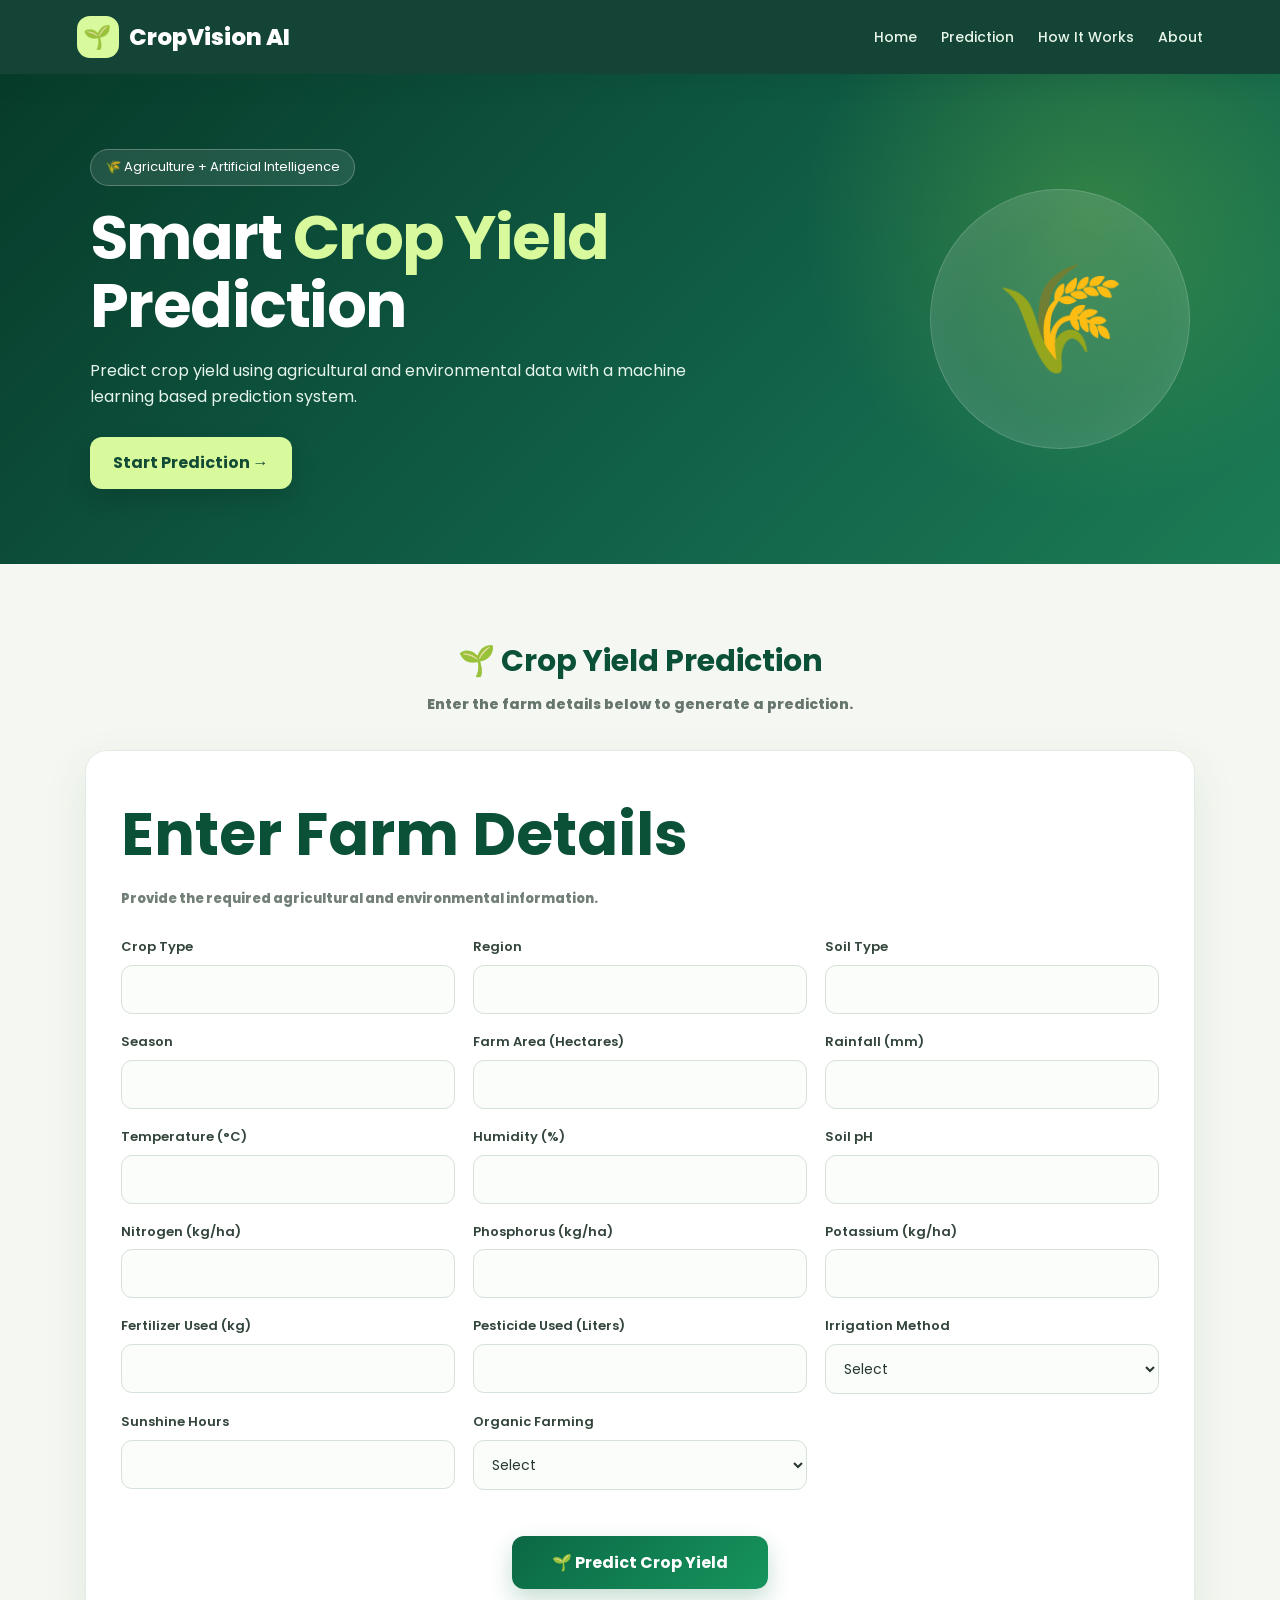
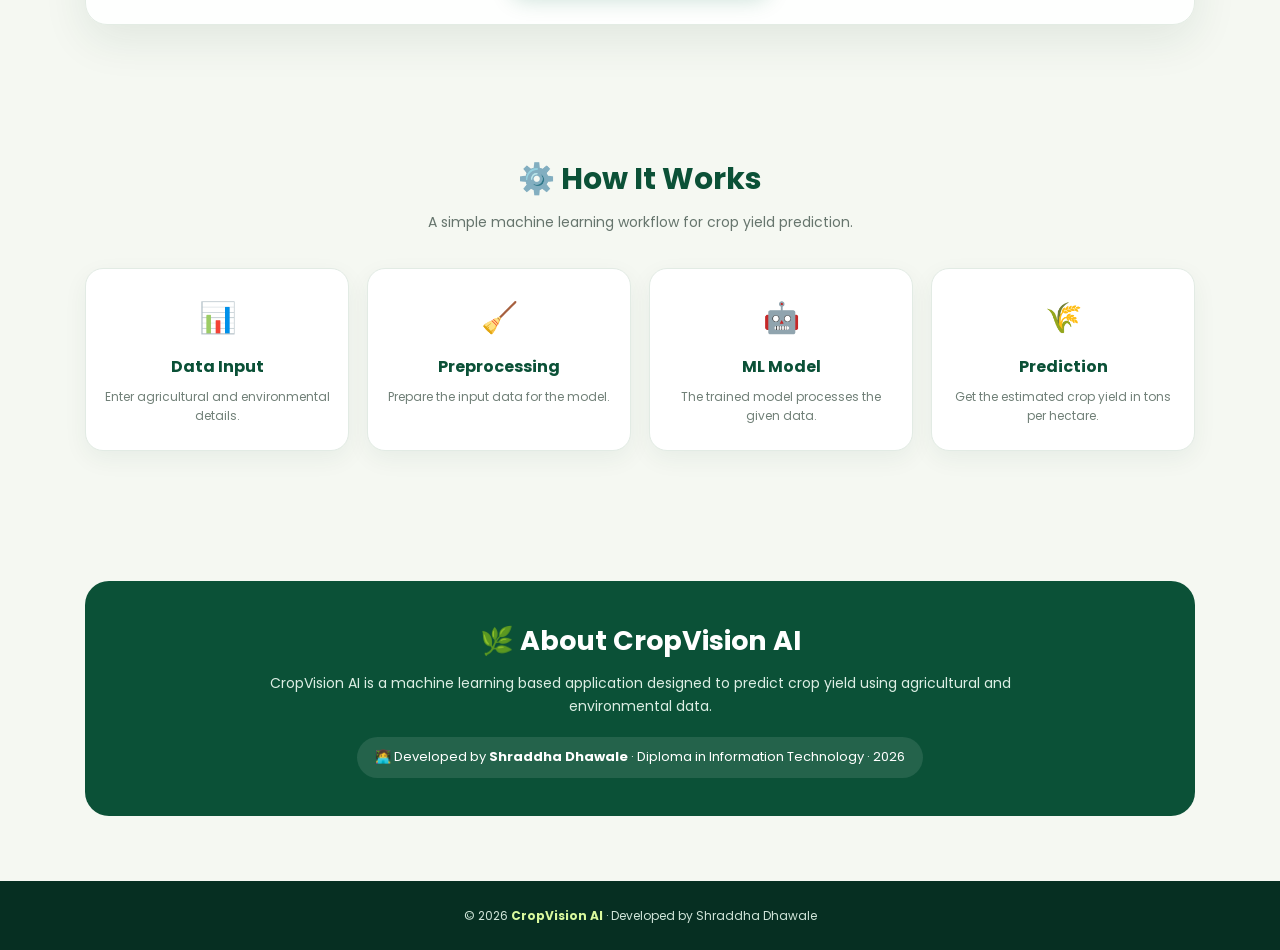
==== crop_yield_web/templates/index.html @ 039df176 "Update CropVision UI" ====
<!DOCTYPE html>
<html lang="en">
<head>
    <meta charset="UTF-8">
    <meta name="viewport" content="width=device-width, initial-scale=1.0">

    <title>CropVision AI</title>

    <!-- Modern Font -->
    <link rel="preconnect" href="https://fonts.googleapis.com">
    <link rel="preconnect" href="https://fonts.gstatic.com" crossorigin>
    <link href="https://fonts.googleapis.com/css2?family=Poppins:wght@400;500;600;700;800&display=swap" rel="stylesheet">

    <style>

        /* =========================
           GLOBAL
        ========================= */

        * {
            box-sizing: border-box;
            margin: 0;
            padding: 0;
            font-family: "Poppins", sans-serif;
        }

        html {
            scroll-behavior: smooth;
        }

        body {
            background: #f5f8f2;
            color: #1d2a22;
            line-height: 1.6;
        }


        /* =========================
           HEADER
        ========================= */

        .header {
            position: sticky;
            top: 0;
            z-index: 1000;

            background: rgba(10, 61, 46, 0.96);
            backdrop-filter: blur(12px);

            color: white;
            padding: 16px 6%;

            display: flex;
            align-items: center;
            justify-content: space-between;

            box-shadow: 0 5px 25px rgba(10, 61, 46, 0.18);
        }

        .brand {
            display: flex;
            align-items: center;
            gap: 10px;
        }

        .brand-icon {
            width: 42px;
            height: 42px;

            border-radius: 13px;
            background: #d9f99d;

            display: grid;
            place-items: center;

            font-size: 23px;
        }

        .brand h1 {
            font-size: 23px;
            font-weight: 800;
        }

        .nav {
            display: flex;
            gap: 24px;
        }

        .nav a {
            color: #e8f5e9;
            text-decoration: none;
            font-size: 14px;
            font-weight: 500;

            transition: 0.25s;
        }

        .nav a:hover {
            color: #d9f99d;
        }


        /* =========================
           HERO
        ========================= */

        .hero {
            min-height: 430px;

            padding: 75px 7%;

            display: flex;
            align-items: center;
            justify-content: space-between;

            gap: 50px;

            background:
                radial-gradient(
                    circle at 85% 30%,
                    rgba(163, 230, 53, 0.22),
                    transparent 25%
                ),
                linear-gradient(
                    135deg,
                    #073b2a,
                    #116149 60%,
                    #1c7c54
                );

            color: white;
            overflow: hidden;
        }

        .hero-content {
            max-width: 680px;
        }

        .tag {
            display: inline-block;

            padding: 7px 14px;

            border: 1px solid rgba(255,255,255,0.25);
            background: rgba(255,255,255,0.10);

            border-radius: 999px;

            font-size: 13px;
            margin-bottom: 18px;
        }

        .hero h2 {
            font-size: clamp(36px, 5vw, 62px);

            line-height: 1.1;

            letter-spacing: -1.5px;

            margin-bottom: 18px;
        }

        .hero h2 span {
            color: #d9f99d;
        }

        .hero p {
            max-width: 610px;

            color: #e7f6ed;

            font-size: 16px;
        }

        .hero-button {
            display: inline-block;

            margin-top: 28px;

            padding: 13px 23px;

            border-radius: 12px;

            background: #d9f99d;

            color: #124b35;

            text-decoration: none;

            font-weight: 700;

            transition: 0.25s;

            box-shadow: 0 10px 25px rgba(0,0,0,0.14);
        }

        .hero-button:hover {
            transform: translateY(-3px);
            background: white;
        }

        .hero-art {
            width: 260px;
            height: 260px;

            flex-shrink: 0;

            border-radius: 50%;

            background: rgba(255,255,255,0.10);

            border: 1px solid rgba(255,255,255,0.18);

            display: grid;
            place-items: center;

            font-size: 105px;

            box-shadow:
                inset 0 0 60px rgba(255,255,255,0.06);
        }


        /* =========================
           CONTAINER
        ========================= */

        .container {
            max-width: 1150px;

            margin: 0 auto;

            padding: 65px 20px;
        }

        .section-title {
            text-align: center;

            margin-bottom: 35px;
        }

        .section-title h2 {
            color: #0b5137;

            font-size: 30px;

            margin-bottom: 8px;
        }

        .section-title p {
            color: #66756d;

            font-size: 14px;
        }


        /* =========================
           PREDICTION CARD
        ========================= */

        .card {
            background: rgba(255,255,255,0.95);

            padding: 35px;

            border: 1px solid #e3ece4;

            border-radius: 22px;

            box-shadow:
                0 15px 45px rgba(23, 72, 48, 0.09);
        }

        .card h2 {
            color: #0b5137;

            margin-bottom: 7px;
        }

        .card-subtitle {
            color: #728078;

            font-size: 13px;

            margin-bottom: 27px;
        }


        /* =========================
           INPUT GRID
        ========================= */

        .grid {
            display: grid;

            grid-template-columns:
                repeat(3, 1fr);

            gap: 18px;
        }

        .field {
            display: flex;

            flex-direction: column;
        }

        label {
            font-weight: 600;

            margin-bottom: 7px;

            color: #33453b;

            font-size: 13px;
        }

        input,
        select {

            padding: 13px 14px;

            border: 1px solid #d6e1d8;

            border-radius: 11px;

            font-size: 14px;

            background: #fbfdfb;

            color: #26372d;

            transition: 0.25s;
        }

        input:hover,
        select:hover {
            border-color: #8fba9e;
        }

        input:focus,
        select:focus {

            outline: none;

            border-color: #16834f;

            box-shadow:
                0 0 0 4px rgba(22,131,79,0.10);

            background: white;
        }


        /* =========================
           BUTTON
        ========================= */

        .button-area {
            margin-top: 32px;

            text-align: center;
        }

        button {

            background:
                linear-gradient(
                    135deg,
                    #0b6844,
                    #16945d
                );

            color: white;

            border: none;

            padding: 14px 40px;

            border-radius: 12px;

            font-size: 16px;

            font-weight: 700;

            cursor: pointer;

            box-shadow:
                0 10px 22px rgba(11,104,68,0.22);

            transition: 0.25s;
        }

        button:hover {

            transform: translateY(-2px);

            box-shadow:
                0 14px 28px rgba(11,104,68,0.28);
        }


        /* =========================
           RESULT
        ========================= */

        #result {

            display: none;

            margin-top: 28px;

            padding: 28px;

            background:
                linear-gradient(
                    135deg,
                    #ecfdf3,
                    #f7fee7
                );

            border: 1px solid #cdebd7;

            border-radius: 18px;

            text-align: center;

            animation: resultIn 0.4s ease;
        }

        #result h2 {

            color: #0b6844;

            font-size: 21px;
        }

        #prediction {

            font-size: 40px;

            font-weight: 800;

            color: #0b6844;

            margin-top: 8px;
        }

        #result p {

            color: #63756b;

            font-size: 13px;
        }


        /* ERROR */

        #error {

            display: none;

            margin-top: 20px;

            padding: 15px;

            background: #fff1f2;

            color: #991b1b;

            border: 1px solid #fecdd3;

            border-radius: 10px;
        }


        /* =========================
           HOW IT WORKS
        ========================= */

        .steps {

            display: grid;

            grid-template-columns:
                repeat(4, 1fr);

            gap: 18px;
        }

        .step {

            background: white;

            padding: 25px 18px;

            border-radius: 18px;

            text-align: center;

            border: 1px solid #e2ebe4;

            box-shadow:
                0 8px 25px rgba(23,72,48,0.06);

            transition: 0.25s;
        }

        .step:hover {

            transform: translateY(-5px);

            border-color: #a7d8b7;
        }

        .step-icon {

            font-size: 30px;

            margin-bottom: 12px;
        }

        .step h3 {

            color: #0b5137;

            font-size: 16px;

            margin-bottom: 7px;
        }

        .step p {

            color: #718078;

            font-size: 12px;
        }


        /* =========================
           ABOUT
        ========================= */

        .about {

            background: #0b5137;

            color: white;

            border-radius: 24px;

            padding: 38px;

            text-align: center;
        }

        .about h2 {

            font-size: 27px;

            margin-bottom: 10px;
        }

        .about p {

            max-width: 760px;

            margin: 0 auto;

            color: #dceee4;

            font-size: 14px;
        }

        .developer {

            margin-top: 20px;

            display: inline-block;

            padding: 10px 18px;

            background: rgba(255,255,255,0.10);

            border-radius: 999px;

            font-size: 13px;
        }


        /* =========================
           FOOTER
        ========================= */

        footer {

            background: #062f22;

            color: #cfe4d8;

            text-align: center;

            padding: 25px 20px;

            font-size: 12px;
        }

        footer strong {
            color: #d9f99d;
        }


        /* =========================
           ANIMATION
        ========================= */

        @keyframes resultIn {

            from {
                opacity: 0;
                transform: translateY(10px);
            }

            to {
                opacity: 1;
                transform: translateY(0);
            }
        }


        /* =========================
           RESPONSIVE
        ========================= */

        @media (max-width: 900px) {

            .hero {
                padding: 60px 6%;
            }

            .hero-art {
                width: 190px;
                height: 190px;
                font-size: 75px;
            }

            .grid {
                grid-template-columns: repeat(2, 1fr);
            }

            .steps {
                grid-template-columns: repeat(2, 1fr);
            }
        }

        @media (max-width: 650px) {

            .header {
                padding: 13px 18px;
            }

            .nav {
                display: none;
            }

            .hero {

                min-height: auto;

                padding: 55px 22px;

                text-align: center;
            }

            .hero-content {
                margin: auto;
            }

            .hero-art {
                display: none;
            }

            .grid,
            .steps {
                grid-template-columns: 1fr;
            }

            .card {
                padding: 22px;
            }
        }

    </style>

</head>


<body>


    <!-- =========================
         HEADER
    ========================= -->

    <header class="header">

        <div class="brand">

            <div class="brand-icon">
                🌱
            </div>

            <h1>
                CropVision AI
            </h1>

        </div>


        <nav class="nav">

            <a href="#home">
                Home
            </a>

            <a href="#prediction">
                Prediction
            </a>

            <a href="#how-it-works">
                How It Works
            </a>

            <a href="#about">
                About
            </a>

        </nav>

    </header>



    <!-- =========================
         HERO
    ========================= -->

    <section class="hero" id="home">

        <div class="hero-content">

            <span class="tag">
                🌾 Agriculture + Artificial Intelligence
            </span>

            <h2>
                Smart
                <span>Crop Yield</span>
                Prediction
            </h2>

            <p>
                Predict crop yield using agricultural and environmental
                data with a machine learning based prediction system.
            </p>

            <a href="#prediction" class="hero-button">
                Start Prediction →
            </a>

        </div>


        <div class="hero-art">
            🌾
        </div>

    </section>



    <!-- =========================
         PREDICTION
    ========================= -->

    <section class="container" id="prediction">

        <div class="section-title">

            <h2>
                🌱 Crop Yield Prediction
            </h2>

            <p>
                Enter the farm details below to generate a prediction.
            </p>

        </div>


        <div class="card">

            <h2>
                Enter Farm Details
            </h2>

            <p class="card-subtitle">
                Provide the required agricultural and environmental information.
            </p>


            <form id="predictionForm">

                <div class="grid">


                    <div class="field">

                        <label>
                            Crop Type
                        </label>

                        <input
                            type="text"
                            id="Crop_Type"
                            required
                        >

                    </div>


                    <div class="field">

                        <label>
                            Region
                        </label>

                        <input
                            type="text"
                            id="Region"
                            required
                        >

                    </div>


                    <div class="field">

                        <label>
                            Soil Type
                        </label>

                        <input
                            type="text"
                            id="Soil_Type"
                            required
                        >

                    </div>


                    <div class="field">

                        <label>
                            Season
                        </label>

                        <input
                            type="text"
                            id="Season"
                            required
                        >

                    </div>


                    <div class="field">

                        <label>
                            Farm Area (Hectares)
                        </label>

                        <input
                            type="number"
                            step="any"
                            id="Farm_Area_Hectares"
                            required
                        >

                    </div>


                    <div class="field">

                        <label>
                            Rainfall (mm)
                        </label>

                        <input
                            type="number"
                            step="any"
                            id="Rainfall_mm"
                            required
                        >

                    </div>


                    <div class="field">

                        <label>
                            Temperature (°C)
                        </label>

                        <input
                            type="number"
                            step="any"
                            id="Temperature_C"
                            required
                        >

                    </div>


                    <div class="field">

                        <label>
                            Humidity (%)
                        </label>

                        <input
                            type="number"
                            step="any"
                            id="Humidity_Percent"
                            required
                        >

                    </div>


                    <div class="field">

                        <label>
                            Soil pH
                        </label>

                        <input
                            type="number"
                            step="any"
                            id="Soil_pH"
                            required
                        >

                    </div>


                    <div class="field">

                        <label>
                            Nitrogen (kg/ha)
                        </label>

                        <input
                            type="number"
                            step="any"
                            id="Nitrogen_kg_ha"
                            required
                        >

                    </div>


                    <div class="field">

                        <label>
                            Phosphorus (kg/ha)
                        </label>

                        <input
                            type="number"
                            step="any"
                            id="Phosphorus_kg_ha"
                            required
                        >

                    </div>


                    <div class="field">

                        <label>
                            Potassium (kg/ha)
                        </label>

                        <input
                            type="number"
                            step="any"
                            id="Potassium_kg_ha"
                            required
                        >

                    </div>


                    <div class="field">

                        <label>
                            Fertilizer Used (kg)
                        </label>

                        <input
                            type="number"
                            step="any"
                            id="Fertilizer_Used_kg"
                            required
                        >

                    </div>


                    <div class="field">

                        <label>
                            Pesticide Used (Liters)
                        </label>

                        <input
                            type="number"
                            step="any"
                            id="Pesticide_Used_Liters"
                            required
                        >

                    </div>


                    <div class="field">

                        <label>
                            Irrigation Method
                        </label>

                        <select
                            id="Irrigation_Method"
                            required
                        >

                            <option value="">
                                Select
                            </option>

                            <option value="Drip">
                                Drip
                            </option>

                            <option value="Sprinkler">
                                Sprinkler
                            </option>

                            <option value="Flood">
                                Flood
                            </option>

                        </select>

                    </div>


                    <div class="field">

                        <label>
                            Sunshine Hours
                        </label>

                        <input
                            type="number"
                            step="any"
                            id="Sunshine_Hours"
                            required
                        >

                    </div>


                    <div class="field">

                        <label>
                            Organic Farming
                        </label>

                        <select
                            id="Organic_Farming"
                            required
                        >

                            <option value="">
                                Select
                            </option>

                            <option value="Yes">
                                Yes
                            </option>

                            <option value="No">
                                No
                            </option>

                        </select>

                    </div>


                </div>


                <div class="button-area">

                    <button type="submit">
                        🌱 Predict Crop Yield
                    </button>

                </div>

            </form>


            <div id="error"></div>


            <div id="result">

                <h2>
                    🌾 Predicted Crop Yield
                </h2>

                <div id="prediction"></div>

                <p>
                    Tons per Hectare
                </p>

            </div>

        </div>

    </section>



    <!-- =========================
         HOW IT WORKS
    ========================= -->

    <section
        class="container"
        id="how-it-works"
    >

        <div class="section-title">

            <h2>
                ⚙️ How It Works
            </h2>

            <p>
                A simple machine learning workflow for crop yield prediction.
            </p>

        </div>


        <div class="steps">


            <div class="step">

                <div class="step-icon">
                    📊
                </div>

                <h3>
                    Data Input
                </h3>

                <p>
                    Enter agricultural and environmental details.
                </p>

            </div>


            <div class="step">

                <div class="step-icon">
                    🧹
                </div>

                <h3>
                    Preprocessing
                </h3>

                <p>
                    Prepare the input data for the model.
                </p>

            </div>


            <div class="step">

                <div class="step-icon">
                    🤖
                </div>

                <h3>
                    ML Model
                </h3>

                <p>
                    The trained model processes the given data.
                </p>

            </div>


            <div class="step">

                <div class="step-icon">
                    🌾
                </div>

                <h3>
                    Prediction
                </h3>

                <p>
                    Get the estimated crop yield in tons per hectare.
                </p>

            </div>


        </div>

    </section>



    <!-- =========================
         ABOUT
    ========================= -->

    <section
        class="container"
        id="about"
    >

        <div class="about">

            <h2>
                🌿 About CropVision AI
            </h2>

            <p>
                CropVision AI is a machine learning based application
                designed to predict crop yield using agricultural and
                environmental data.
            </p>


            <div class="developer">

                👩‍💻 Developed by
                <strong>Shraddha Dhawale</strong>

                · Diploma in Information Technology
                · 2026

            </div>

        </div>

    </section>



    <!-- =========================
         FOOTER
    ========================= -->

    <footer>

        <p>

            © 2026
            <strong>CropVision AI</strong>

            · Developed by Shraddha Dhawale

        </p>

    </footer>



    <!-- =========================
         EXISTING PREDICTION JAVASCRIPT
    ========================= -->

    <script>

        document
            .getElementById("predictionForm")
            .addEventListener(
                "submit",
                async function(event) {

                    event.preventDefault();


                    const data = {

                        Crop_Type:
                            document.getElementById("Crop_Type").value,

                        Region:
                            document.getElementById("Region").value,

                        Soil_Type:
                            document.getElementById("Soil_Type").value,

                        Season:
                            document.getElementById("Season").value,


                        Farm_Area_Hectares:
                            document.getElementById(
                                "Farm_Area_Hectares"
                            ).value,


                        Rainfall_mm:
                            document.getElementById(
                                "Rainfall_mm"
                            ).value,


                        Temperature_C:
                            document.getElementById(
                                "Temperature_C"
                            ).value,


                        Humidity_Percent:
                            document.getElementById(
                                "Humidity_Percent"
                            ).value,


                        Soil_pH:
                            document.getElementById(
                                "Soil_pH"
                            ).value,


                        Nitrogen_kg_ha:
                            document.getElementById(
                                "Nitrogen_kg_ha"
                            ).value,


                        Phosphorus_kg_ha:
                            document.getElementById(
                                "Phosphorus_kg_ha"
                            ).value,


                        Potassium_kg_ha:
                            document.getElementById(
                                "Potassium_kg_ha"
                            ).value,


                        Fertilizer_Used_kg:
                            document.getElementById(
                                "Fertilizer_Used_kg"
                            ).value,


                        Pesticide_Used_Liters:
                            document.getElementById(
                                "Pesticide_Used_Liters"
                            ).value,


                        Irrigation_Method:
                            document.getElementById(
                                "Irrigation_Method"
                            ).value,


                        Sunshine_Hours:
                            document.getElementById(
                                "Sunshine_Hours"
                            ).value,


                        Organic_Farming:
                            document.getElementById(
                                "Organic_Farming"
                            ).value

                    };


                    const response =
                        await fetch(
                            "/predict",
                            {
                                method: "POST",

                                headers: {
                                    "Content-Type":
                                        "application/json"
                                },

                                body:
                                    JSON.stringify(data)
                            }
                        );


                    const result =
                        await response.json();


                    if (result.success) {

                        document
                            .getElementById("error")
                            .style.display = "none";


                        document
                            .getElementById("result")
                            .style.display = "block";


                        document
                            .getElementById("prediction")
                            .innerText =
                                result.prediction +
                                " Tons / Hectare";


                    } else {

                        document
                            .getElementById("result")
                            .style.display = "none";


                        document
                            .getElementById("error")
                            .style.display = "block";


                        document
                            .getElementById("error")
                            .innerText =
                                result.error;

                    }

                }
            );

    </script>


</body>
</html>
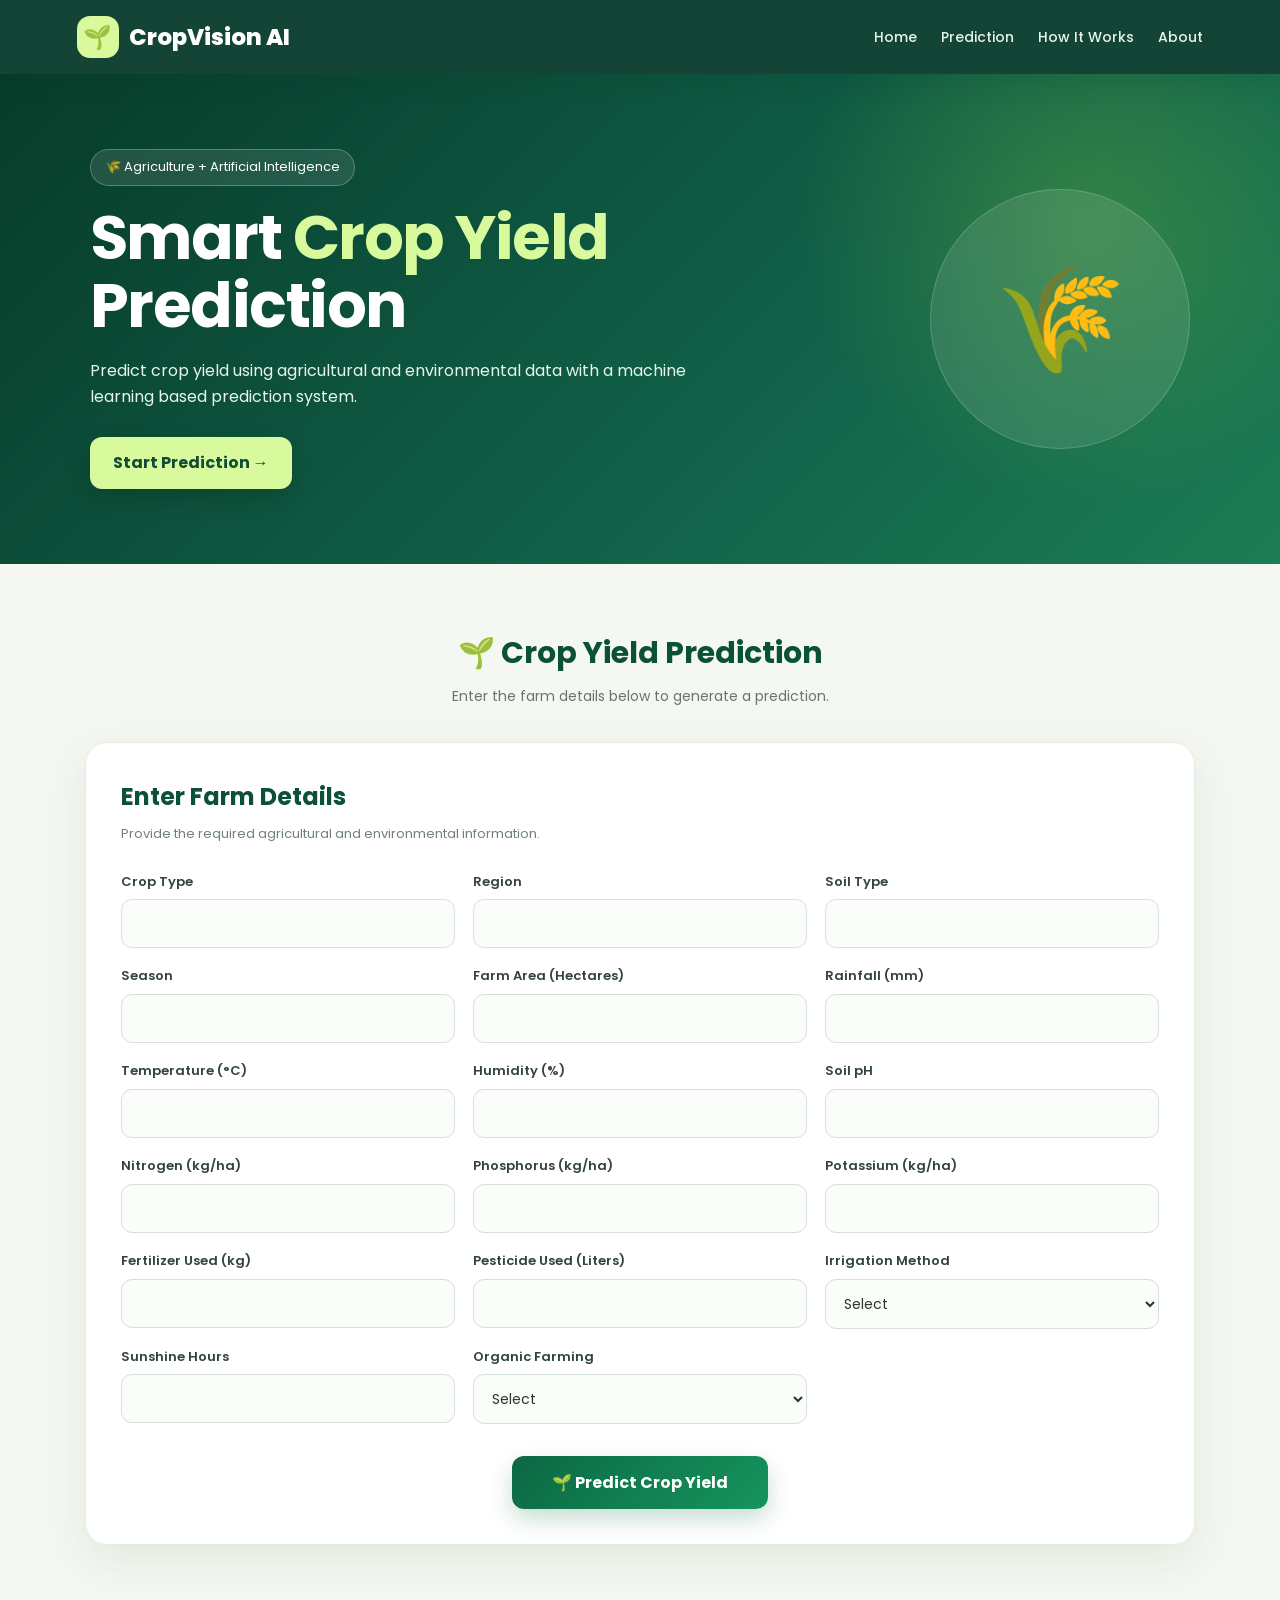
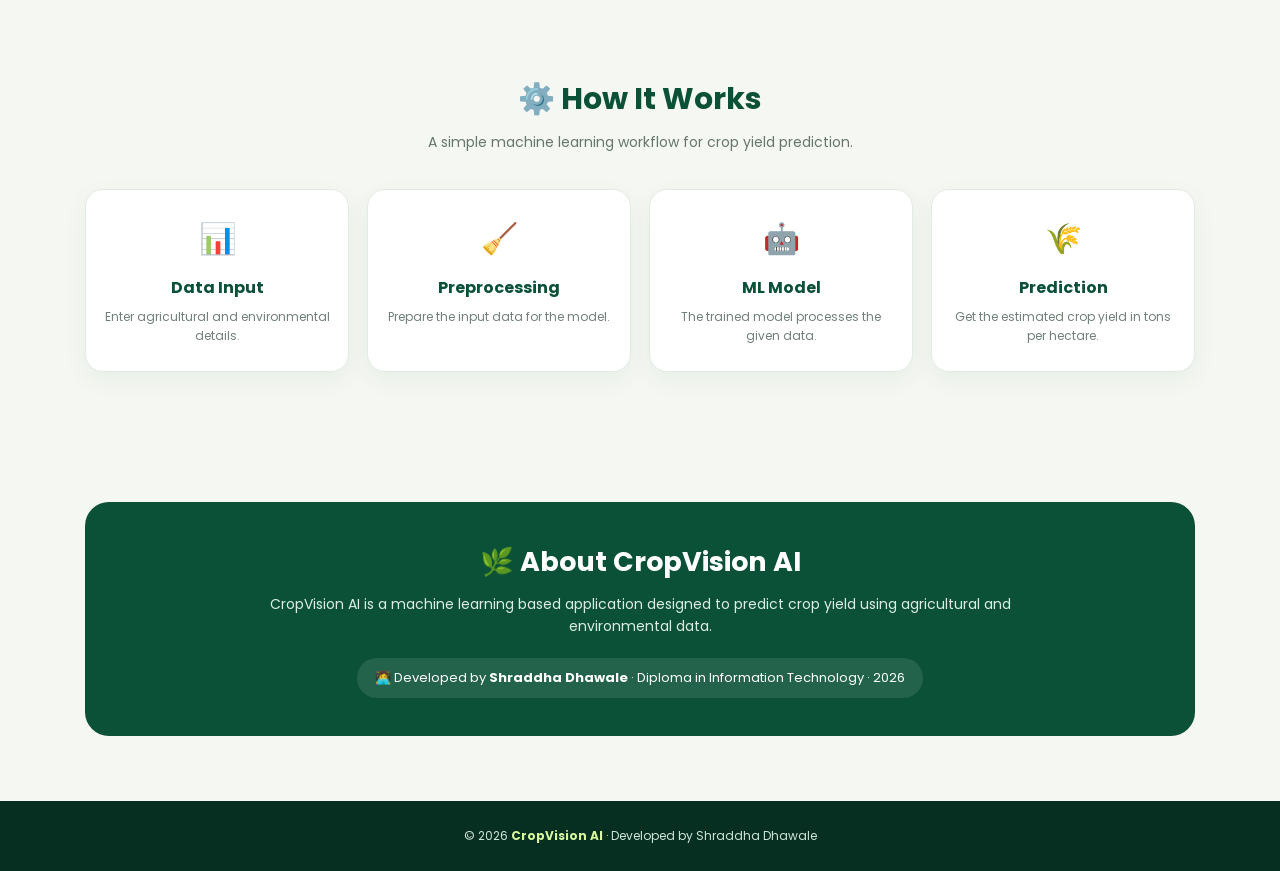
==== commit cb18746f: "Update CropVision AI website" ====
--- a/crop_yield_web/templates/index.html
+++ b/crop_yield_web/templates/index.html
@@ -6,16 +6,11 @@
 
     <title>CropVision AI</title>
 
-    <!-- Modern Font -->
     <link rel="preconnect" href="https://fonts.googleapis.com">
     <link rel="preconnect" href="https://fonts.gstatic.com" crossorigin>
     <link href="https://fonts.googleapis.com/css2?family=Poppins:wght@400;500;600;700;800&display=swap" rel="stylesheet">
 
     <style>
-
-        /* =========================
-           GLOBAL
-        ========================= */
 
         * {
             box-sizing: border-box;
@@ -34,26 +29,19 @@
             line-height: 1.6;
         }
 
-
-        /* =========================
-           HEADER
-        ========================= */
+        /* HEADER */
 
         .header {
             position: sticky;
             top: 0;
             z-index: 1000;
-
             background: rgba(10, 61, 46, 0.96);
             backdrop-filter: blur(12px);
-
             color: white;
             padding: 16px 6%;
-
             display: flex;
             align-items: center;
             justify-content: space-between;
-
             box-shadow: 0 5px 25px rgba(10, 61, 46, 0.18);
         }
 
@@ -66,13 +54,10 @@
         .brand-icon {
             width: 42px;
             height: 42px;
-
             border-radius: 13px;
             background: #d9f99d;
-
             display: grid;
             place-items: center;
-
             font-size: 23px;
         }
 
@@ -91,28 +76,20 @@
             text-decoration: none;
             font-size: 14px;
             font-weight: 500;
-
-            transition: 0.25s;
         }
 
         .nav a:hover {
             color: #d9f99d;
         }
 
-
-        /* =========================
-           HERO
-        ========================= */
+        /* HERO */
 
         .hero {
             min-height: 430px;
-
             padding: 75px 7%;
-
             display: flex;
             align-items: center;
             justify-content: space-between;
-
             gap: 50px;
 
             background:
@@ -138,25 +115,18 @@
 
         .tag {
             display: inline-block;
-
             padding: 7px 14px;
-
             border: 1px solid rgba(255,255,255,0.25);
             background: rgba(255,255,255,0.10);
-
             border-radius: 999px;
-
             font-size: 13px;
             margin-bottom: 18px;
         }
 
         .hero h2 {
             font-size: clamp(36px, 5vw, 62px);
-
             line-height: 1.1;
-
             letter-spacing: -1.5px;
-
             margin-bottom: 18px;
         }
 
@@ -166,442 +136,249 @@
 
         .hero p {
             max-width: 610px;
-
             color: #e7f6ed;
-
             font-size: 16px;
         }
 
         .hero-button {
             display: inline-block;
-
             margin-top: 28px;
-
             padding: 13px 23px;
-
             border-radius: 12px;
-
             background: #d9f99d;
-
             color: #124b35;
-
             text-decoration: none;
-
             font-weight: 700;
-
-            transition: 0.25s;
-
             box-shadow: 0 10px 25px rgba(0,0,0,0.14);
-        }
-
-        .hero-button:hover {
-            transform: translateY(-3px);
-            background: white;
         }
 
         .hero-art {
             width: 260px;
             height: 260px;
-
             flex-shrink: 0;
-
             border-radius: 50%;
-
             background: rgba(255,255,255,0.10);
-
             border: 1px solid rgba(255,255,255,0.18);
-
             display: grid;
             place-items: center;
-
             font-size: 105px;
-
-            box-shadow:
-                inset 0 0 60px rgba(255,255,255,0.06);
-        }
-
-
-        /* =========================
-           CONTAINER
-        ========================= */
+        }
+
+        /* CONTAINER */
 
         .container {
             max-width: 1150px;
-
             margin: 0 auto;
-
             padding: 65px 20px;
         }
 
         .section-title {
             text-align: center;
-
             margin-bottom: 35px;
         }
 
         .section-title h2 {
             color: #0b5137;
-
             font-size: 30px;
-
             margin-bottom: 8px;
         }
 
         .section-title p {
             color: #66756d;
-
             font-size: 14px;
         }
 
-
-        /* =========================
-           PREDICTION CARD
-        ========================= */
+        /* CARD */
 
         .card {
             background: rgba(255,255,255,0.95);
-
             padding: 35px;
-
             border: 1px solid #e3ece4;
-
             border-radius: 22px;
-
-            box-shadow:
-                0 15px 45px rgba(23, 72, 48, 0.09);
+            box-shadow: 0 15px 45px rgba(23, 72, 48, 0.09);
         }
 
         .card h2 {
             color: #0b5137;
-
             margin-bottom: 7px;
         }
 
         .card-subtitle {
             color: #728078;
-
             font-size: 13px;
-
             margin-bottom: 27px;
         }
 
-
-        /* =========================
-           INPUT GRID
-        ========================= */
+        /* INPUT GRID */
 
         .grid {
             display: grid;
-
-            grid-template-columns:
-                repeat(3, 1fr);
-
+            grid-template-columns: repeat(3, 1fr);
             gap: 18px;
         }
 
         .field {
             display: flex;
-
             flex-direction: column;
         }
 
         label {
             font-weight: 600;
-
             margin-bottom: 7px;
-
             color: #33453b;
-
             font-size: 13px;
         }
 
         input,
         select {
-
             padding: 13px 14px;
-
             border: 1px solid #d6e1d8;
-
             border-radius: 11px;
-
             font-size: 14px;
-
             background: #fbfdfb;
-
             color: #26372d;
-
-            transition: 0.25s;
-        }
-
-        input:hover,
-        select:hover {
-            border-color: #8fba9e;
         }
 
         input:focus,
         select:focus {
-
             outline: none;
-
             border-color: #16834f;
-
-            box-shadow:
-                0 0 0 4px rgba(22,131,79,0.10);
-
-            background: white;
-        }
-
-
-        /* =========================
-           BUTTON
-        ========================= */
+            box-shadow: 0 0 0 4px rgba(22,131,79,0.10);
+        }
+
+        /* BUTTON */
 
         .button-area {
             margin-top: 32px;
-
             text-align: center;
         }
 
         button {
-
-            background:
-                linear-gradient(
-                    135deg,
-                    #0b6844,
-                    #16945d
-                );
-
+            background: linear-gradient(135deg, #0b6844, #16945d);
             color: white;
-
             border: none;
-
             padding: 14px 40px;
-
             border-radius: 12px;
-
             font-size: 16px;
-
             font-weight: 700;
-
             cursor: pointer;
-
-            box-shadow:
-                0 10px 22px rgba(11,104,68,0.22);
-
-            transition: 0.25s;
+            box-shadow: 0 10px 22px rgba(11,104,68,0.22);
         }
 
         button:hover {
-
             transform: translateY(-2px);
-
-            box-shadow:
-                0 14px 28px rgba(11,104,68,0.28);
-        }
-
-
-        /* =========================
-           RESULT
-        ========================= */
+        }
+
+        /* RESULT */
 
         #result {
-
             display: none;
-
             margin-top: 28px;
-
             padding: 28px;
-
-            background:
-                linear-gradient(
-                    135deg,
-                    #ecfdf3,
-                    #f7fee7
-                );
-
+            background: linear-gradient(135deg, #ecfdf3, #f7fee7);
             border: 1px solid #cdebd7;
-
             border-radius: 18px;
-
             text-align: center;
-
-            animation: resultIn 0.4s ease;
         }
 
         #result h2 {
-
             color: #0b6844;
-
             font-size: 21px;
         }
 
         #prediction {
-
             font-size: 40px;
-
             font-weight: 800;
-
             color: #0b6844;
-
             margin-top: 8px;
         }
 
         #result p {
-
             color: #63756b;
-
             font-size: 13px;
         }
 
-
-        /* ERROR */
-
         #error {
-
             display: none;
-
             margin-top: 20px;
-
             padding: 15px;
-
             background: #fff1f2;
-
             color: #991b1b;
-
             border: 1px solid #fecdd3;
-
             border-radius: 10px;
         }
 
-
-        /* =========================
-           HOW IT WORKS
-        ========================= */
+        /* HOW IT WORKS */
 
         .steps {
-
             display: grid;
-
-            grid-template-columns:
-                repeat(4, 1fr);
-
+            grid-template-columns: repeat(4, 1fr);
             gap: 18px;
         }
 
         .step {
-
             background: white;
-
             padding: 25px 18px;
-
             border-radius: 18px;
-
             text-align: center;
-
             border: 1px solid #e2ebe4;
-
-            box-shadow:
-                0 8px 25px rgba(23,72,48,0.06);
-
-            transition: 0.25s;
-        }
-
-        .step:hover {
-
-            transform: translateY(-5px);
-
-            border-color: #a7d8b7;
+            box-shadow: 0 8px 25px rgba(23,72,48,0.06);
         }
 
         .step-icon {
-
             font-size: 30px;
-
             margin-bottom: 12px;
         }
 
         .step h3 {
-
             color: #0b5137;
-
             font-size: 16px;
-
             margin-bottom: 7px;
         }
 
         .step p {
-
             color: #718078;
-
             font-size: 12px;
         }
 
-
-        /* =========================
-           ABOUT
-        ========================= */
+        /* ABOUT */
 
         .about {
-
             background: #0b5137;
-
             color: white;
-
             border-radius: 24px;
-
             padding: 38px;
-
             text-align: center;
         }
 
         .about h2 {
-
             font-size: 27px;
-
             margin-bottom: 10px;
         }
 
         .about p {
-
             max-width: 760px;
-
             margin: 0 auto;
-
             color: #dceee4;
-
             font-size: 14px;
         }
 
         .developer {
-
             margin-top: 20px;
-
             display: inline-block;
-
             padding: 10px 18px;
-
             background: rgba(255,255,255,0.10);
-
             border-radius: 999px;
-
             font-size: 13px;
         }
 
-
-        /* =========================
-           FOOTER
-        ========================= */
+        /* FOOTER */
 
         footer {
-
             background: #062f22;
-
             color: #cfe4d8;
-
             text-align: center;
-
             padding: 25px 20px;
-
             font-size: 12px;
         }
 
@@ -609,33 +386,16 @@
             color: #d9f99d;
         }
 
-
-        /* =========================
-           ANIMATION
-        ========================= */
-
-        @keyframes resultIn {
-
-            from {
-                opacity: 0;
-                transform: translateY(10px);
+        /* MOBILE */
+
+        @media (max-width: 900px) {
+
+            .grid {
+                grid-template-columns: repeat(2, 1fr);
             }
 
-            to {
-                opacity: 1;
-                transform: translateY(0);
-            }
-        }
-
-
-        /* =========================
-           RESPONSIVE
-        ========================= */
-
-        @media (max-width: 900px) {
-
-            .hero {
-                padding: 60px 6%;
+            .steps {
+                grid-template-columns: repeat(2, 1fr);
             }
 
             .hero-art {
@@ -643,37 +403,17 @@
                 height: 190px;
                 font-size: 75px;
             }
-
-            .grid {
-                grid-template-columns: repeat(2, 1fr);
-            }
-
-            .steps {
-                grid-template-columns: repeat(2, 1fr);
-            }
         }
 
         @media (max-width: 650px) {
-
-            .header {
-                padding: 13px 18px;
-            }
 
             .nav {
                 display: none;
             }
 
             .hero {
-
-                min-height: auto;
-
                 padding: 55px 22px;
-
                 text-align: center;
-            }
-
-            .hero-content {
-                margin: auto;
             }
 
             .hero-art {
@@ -691,16 +431,11 @@
         }
 
     </style>
-
 </head>
 
-
 <body>
 
-
-    <!-- =========================
-         HEADER
-    ========================= -->
+    <!-- HEADER -->
 
     <header class="header">
 
@@ -716,34 +451,19 @@
 
         </div>
 
-
         <nav class="nav">
 
-            <a href="#home">
-                Home
-            </a>
-
-            <a href="#prediction">
-                Prediction
-            </a>
-
-            <a href="#how-it-works">
-                How It Works
-            </a>
-
-            <a href="#about">
-                About
-            </a>
+            <a href="#home">Home</a>
+            <a href="#prediction-section">Prediction</a>
+            <a href="#how-it-works">How It Works</a>
+            <a href="#about">About</a>
 
         </nav>
 
     </header>
 
 
-
-    <!-- =========================
-         HERO
-    ========================= -->
+    <!-- HERO -->
 
     <section class="hero" id="home">
 
@@ -764,12 +484,11 @@
                 data with a machine learning based prediction system.
             </p>
 
-            <a href="#prediction" class="hero-button">
+            <a href="#prediction-section" class="hero-button">
                 Start Prediction →
             </a>
 
         </div>
-
 
         <div class="hero-art">
             🌾
@@ -778,12 +497,9 @@
     </section>
 
 
-
-    <!-- =========================
-         PREDICTION
-    ========================= -->
-
-    <section class="container" id="prediction">
+    <!-- PREDICTION -->
+
+    <section class="container" id="prediction-section">
 
         <div class="section-title">
 
@@ -813,302 +529,103 @@
 
                 <div class="grid">
 
-
-                    <div class="field">
-
-                        <label>
-                            Crop Type
-                        </label>
-
-                        <input
-                            type="text"
-                            id="Crop_Type"
-                            required
-                        >
-
-                    </div>
-
-
-                    <div class="field">
-
-                        <label>
-                            Region
-                        </label>
-
-                        <input
-                            type="text"
-                            id="Region"
-                            required
-                        >
-
-                    </div>
-
-
-                    <div class="field">
-
-                        <label>
-                            Soil Type
-                        </label>
-
-                        <input
-                            type="text"
-                            id="Soil_Type"
-                            required
-                        >
-
-                    </div>
-
-
-                    <div class="field">
-
-                        <label>
-                            Season
-                        </label>
-
-                        <input
-                            type="text"
-                            id="Season"
-                            required
-                        >
-
-                    </div>
-
-
-                    <div class="field">
-
-                        <label>
-                            Farm Area (Hectares)
-                        </label>
-
-                        <input
-                            type="number"
-                            step="any"
-                            id="Farm_Area_Hectares"
-                            required
-                        >
-
-                    </div>
-
-
-                    <div class="field">
-
-                        <label>
-                            Rainfall (mm)
-                        </label>
-
-                        <input
-                            type="number"
-                            step="any"
-                            id="Rainfall_mm"
-                            required
-                        >
-
-                    </div>
-
-
-                    <div class="field">
-
-                        <label>
-                            Temperature (°C)
-                        </label>
-
-                        <input
-                            type="number"
-                            step="any"
-                            id="Temperature_C"
-                            required
-                        >
-
-                    </div>
-
-
-                    <div class="field">
-
-                        <label>
-                            Humidity (%)
-                        </label>
-
-                        <input
-                            type="number"
-                            step="any"
-                            id="Humidity_Percent"
-                            required
-                        >
-
-                    </div>
-
-
-                    <div class="field">
-
-                        <label>
-                            Soil pH
-                        </label>
-
-                        <input
-                            type="number"
-                            step="any"
-                            id="Soil_pH"
-                            required
-                        >
-
-                    </div>
-
-
-                    <div class="field">
-
-                        <label>
-                            Nitrogen (kg/ha)
-                        </label>
-
-                        <input
-                            type="number"
-                            step="any"
-                            id="Nitrogen_kg_ha"
-                            required
-                        >
-
-                    </div>
-
-
-                    <div class="field">
-
-                        <label>
-                            Phosphorus (kg/ha)
-                        </label>
-
-                        <input
-                            type="number"
-                            step="any"
-                            id="Phosphorus_kg_ha"
-                            required
-                        >
-
-                    </div>
-
-
-                    <div class="field">
-
-                        <label>
-                            Potassium (kg/ha)
-                        </label>
-
-                        <input
-                            type="number"
-                            step="any"
-                            id="Potassium_kg_ha"
-                            required
-                        >
-
-                    </div>
-
-
-                    <div class="field">
-
-                        <label>
-                            Fertilizer Used (kg)
-                        </label>
-
-                        <input
-                            type="number"
-                            step="any"
-                            id="Fertilizer_Used_kg"
-                            required
-                        >
-
-                    </div>
-
-
-                    <div class="field">
-
-                        <label>
-                            Pesticide Used (Liters)
-                        </label>
-
-                        <input
-                            type="number"
-                            step="any"
-                            id="Pesticide_Used_Liters"
-                            required
-                        >
-
-                    </div>
-
-
-                    <div class="field">
-
-                        <label>
-                            Irrigation Method
-                        </label>
-
-                        <select
-                            id="Irrigation_Method"
-                            required
-                        >
-
-                            <option value="">
-                                Select
-                            </option>
-
-                            <option value="Drip">
-                                Drip
-                            </option>
-
-                            <option value="Sprinkler">
-                                Sprinkler
-                            </option>
-
-                            <option value="Flood">
-                                Flood
-                            </option>
-
+                    <div class="field">
+                        <label>Crop Type</label>
+                        <input type="text" id="Crop_Type" required>
+                    </div>
+
+                    <div class="field">
+                        <label>Region</label>
+                        <input type="text" id="Region" required>
+                    </div>
+
+                    <div class="field">
+                        <label>Soil Type</label>
+                        <input type="text" id="Soil_Type" required>
+                    </div>
+
+                    <div class="field">
+                        <label>Season</label>
+                        <input type="text" id="Season" required>
+                    </div>
+
+                    <div class="field">
+                        <label>Farm Area (Hectares)</label>
+                        <input type="number" step="any" id="Farm_Area_Hectares" required>
+                    </div>
+
+                    <div class="field">
+                        <label>Rainfall (mm)</label>
+                        <input type="number" step="any" id="Rainfall_mm" required>
+                    </div>
+
+                    <div class="field">
+                        <label>Temperature (°C)</label>
+                        <input type="number" step="any" id="Temperature_C" required>
+                    </div>
+
+                    <div class="field">
+                        <label>Humidity (%)</label>
+                        <input type="number" step="any" id="Humidity_Percent" required>
+                    </div>
+
+                    <div class="field">
+                        <label>Soil pH</label>
+                        <input type="number" step="any" id="Soil_pH" required>
+                    </div>
+
+                    <div class="field">
+                        <label>Nitrogen (kg/ha)</label>
+                        <input type="number" step="any" id="Nitrogen_kg_ha" required>
+                    </div>
+
+                    <div class="field">
+                        <label>Phosphorus (kg/ha)</label>
+                        <input type="number" step="any" id="Phosphorus_kg_ha" required>
+                    </div>
+
+                    <div class="field">
+                        <label>Potassium (kg/ha)</label>
+                        <input type="number" step="any" id="Potassium_kg_ha" required>
+                    </div>
+
+                    <div class="field">
+                        <label>Fertilizer Used (kg)</label>
+                        <input type="number" step="any" id="Fertilizer_Used_kg" required>
+                    </div>
+
+                    <div class="field">
+                        <label>Pesticide Used (Liters)</label>
+                        <input type="number" step="any" id="Pesticide_Used_Liters" required>
+                    </div>
+
+                    <div class="field">
+                        <label>Irrigation Method</label>
+
+                        <select id="Irrigation_Method" required>
+                            <option value="">Select</option>
+                            <option value="Drip">Drip</option>
+                            <option value="Sprinkler">Sprinkler</option>
+                            <option value="Flood">Flood</option>
                         </select>
 
                     </div>
 
-
-                    <div class="field">
-
-                        <label>
-                            Sunshine Hours
-                        </label>
-
-                        <input
-                            type="number"
-                            step="any"
-                            id="Sunshine_Hours"
-                            required
-                        >
-
-                    </div>
-
-
-                    <div class="field">
-
-                        <label>
-                            Organic Farming
-                        </label>
-
-                        <select
-                            id="Organic_Farming"
-                            required
-                        >
-
-                            <option value="">
-                                Select
-                            </option>
-
-                            <option value="Yes">
-                                Yes
-                            </option>
-
-                            <option value="No">
-                                No
-                            </option>
-
+                    <div class="field">
+                        <label>Sunshine Hours</label>
+                        <input type="number" step="any" id="Sunshine_Hours" required>
+                    </div>
+
+                    <div class="field">
+                        <label>Organic Farming</label>
+
+                        <select id="Organic_Farming" required>
+                            <option value="">Select</option>
+                            <option value="Yes">Yes</option>
+                            <option value="No">No</option>
                         </select>
 
                     </div>
-
 
                 </div>
 
@@ -1146,15 +663,9 @@
     </section>
 
 
-
-    <!-- =========================
-         HOW IT WORKS
-    ========================= -->
-
-    <section
-        class="container"
-        id="how-it-works"
-    >
+    <!-- HOW IT WORKS -->
+
+    <section class="container" id="how-it-works">
 
         <div class="section-title">
 
@@ -1171,12 +682,9 @@
 
         <div class="steps">
 
-
             <div class="step">
 
-                <div class="step-icon">
-                    📊
-                </div>
+                <div class="step-icon">📊</div>
 
                 <h3>
                     Data Input
@@ -1191,9 +699,7 @@
 
             <div class="step">
 
-                <div class="step-icon">
-                    🧹
-                </div>
+                <div class="step-icon">🧹</div>
 
                 <h3>
                     Preprocessing
@@ -1208,9 +714,7 @@
 
             <div class="step">
 
-                <div class="step-icon">
-                    🤖
-                </div>
+                <div class="step-icon">🤖</div>
 
                 <h3>
                     ML Model
@@ -1225,9 +729,7 @@
 
             <div class="step">
 
-                <div class="step-icon">
-                    🌾
-                </div>
+                <div class="step-icon">🌾</div>
 
                 <h3>
                     Prediction
@@ -1239,21 +741,14 @@
 
             </div>
 
-
         </div>
 
     </section>
 
 
-
-    <!-- =========================
-         ABOUT
-    ========================= -->
-
-    <section
-        class="container"
-        id="about"
-    >
+    <!-- ABOUT -->
+
+    <section class="container" id="about">
 
         <div class="about">
 
@@ -1267,7 +762,6 @@
                 environmental data.
             </p>
 
-
             <div class="developer">
 
                 👩‍💻 Developed by
@@ -1283,151 +777,99 @@
     </section>
 
 
-
-    <!-- =========================
-         FOOTER
-    ========================= -->
+    <!-- FOOTER -->
 
     <footer>
 
         <p>
-
             © 2026
             <strong>CropVision AI</strong>
-
             · Developed by Shraddha Dhawale
-
         </p>
 
     </footer>
 
 
-
-    <!-- =========================
-         EXISTING PREDICTION JAVASCRIPT
-    ========================= -->
+    <!-- PREDICTION JAVASCRIPT -->
 
     <script>
 
         document
             .getElementById("predictionForm")
-            .addEventListener(
-                "submit",
-                async function(event) {
-
-                    event.preventDefault();
-
-
-                    const data = {
-
-                        Crop_Type:
-                            document.getElementById("Crop_Type").value,
-
-                        Region:
-                            document.getElementById("Region").value,
-
-                        Soil_Type:
-                            document.getElementById("Soil_Type").value,
-
-                        Season:
-                            document.getElementById("Season").value,
-
-
-                        Farm_Area_Hectares:
-                            document.getElementById(
-                                "Farm_Area_Hectares"
-                            ).value,
-
-
-                        Rainfall_mm:
-                            document.getElementById(
-                                "Rainfall_mm"
-                            ).value,
-
-
-                        Temperature_C:
-                            document.getElementById(
-                                "Temperature_C"
-                            ).value,
-
-
-                        Humidity_Percent:
-                            document.getElementById(
-                                "Humidity_Percent"
-                            ).value,
-
-
-                        Soil_pH:
-                            document.getElementById(
-                                "Soil_pH"
-                            ).value,
-
-
-                        Nitrogen_kg_ha:
-                            document.getElementById(
-                                "Nitrogen_kg_ha"
-                            ).value,
-
-
-                        Phosphorus_kg_ha:
-                            document.getElementById(
-                                "Phosphorus_kg_ha"
-                            ).value,
-
-
-                        Potassium_kg_ha:
-                            document.getElementById(
-                                "Potassium_kg_ha"
-                            ).value,
-
-
-                        Fertilizer_Used_kg:
-                            document.getElementById(
-                                "Fertilizer_Used_kg"
-                            ).value,
-
-
-                        Pesticide_Used_Liters:
-                            document.getElementById(
-                                "Pesticide_Used_Liters"
-                            ).value,
-
-
-                        Irrigation_Method:
-                            document.getElementById(
-                                "Irrigation_Method"
-                            ).value,
-
-
-                        Sunshine_Hours:
-                            document.getElementById(
-                                "Sunshine_Hours"
-                            ).value,
-
-
-                        Organic_Farming:
-                            document.getElementById(
-                                "Organic_Farming"
-                            ).value
-
-                    };
-
-
-                    const response =
-                        await fetch(
-                            "/predict",
-                            {
-                                method: "POST",
-
-                                headers: {
-                                    "Content-Type":
-                                        "application/json"
-                                },
-
-                                body:
-                                    JSON.stringify(data)
-                            }
-                        );
+            .addEventListener("submit", async function(event) {
+
+                event.preventDefault();
+
+                const data = {
+
+                    Crop_Type:
+                        document.getElementById("Crop_Type").value,
+
+                    Region:
+                        document.getElementById("Region").value,
+
+                    Soil_Type:
+                        document.getElementById("Soil_Type").value,
+
+                    Season:
+                        document.getElementById("Season").value,
+
+                    Farm_Area_Hectares:
+                        document.getElementById("Farm_Area_Hectares").value,
+
+                    Rainfall_mm:
+                        document.getElementById("Rainfall_mm").value,
+
+                    Temperature_C:
+                        document.getElementById("Temperature_C").value,
+
+                    Humidity_Percent:
+                        document.getElementById("Humidity_Percent").value,
+
+                    Soil_pH:
+                        document.getElementById("Soil_pH").value,
+
+                    Nitrogen_kg_ha:
+                        document.getElementById("Nitrogen_kg_ha").value,
+
+                    Phosphorus_kg_ha:
+                        document.getElementById("Phosphorus_kg_ha").value,
+
+                    Potassium_kg_ha:
+                        document.getElementById("Potassium_kg_ha").value,
+
+                    Fertilizer_Used_kg:
+                        document.getElementById("Fertilizer_Used_kg").value,
+
+                    Pesticide_Used_Liters:
+                        document.getElementById("Pesticide_Used_Liters").value,
+
+                    Irrigation_Method:
+                        document.getElementById("Irrigation_Method").value,
+
+                    Sunshine_Hours:
+                        document.getElementById("Sunshine_Hours").value,
+
+                    Organic_Farming:
+                        document.getElementById("Organic_Farming").value
+
+                };
+
+
+                try {
+
+                    const response = await fetch(
+                        "/predict",
+                        {
+                            method: "POST",
+
+                            headers: {
+                                "Content-Type": "application/json"
+                            },
+
+                            body: JSON.stringify(data)
+                        }
+                    );
 
 
                     const result =
@@ -1440,11 +882,9 @@
                             .getElementById("error")
                             .style.display = "none";
 
-
                         document
                             .getElementById("result")
                             .style.display = "block";
-
 
                         document
                             .getElementById("prediction")
@@ -1452,18 +892,15 @@
                                 result.prediction +
                                 " Tons / Hectare";
 
-
                     } else {
 
                         document
                             .getElementById("result")
                             .style.display = "none";
 
-
                         document
                             .getElementById("error")
                             .style.display = "block";
-
 
                         document
                             .getElementById("error")
@@ -1472,11 +909,26 @@
 
                     }
 
+                } catch (error) {
+
+                    document
+                        .getElementById("result")
+                        .style.display = "none";
+
+                    document
+                        .getElementById("error")
+                        .style.display = "block";
+
+                    document
+                        .getElementById("error")
+                        .innerText =
+                            "Could not connect to prediction server.";
+
                 }
-            );
+
+            });
 
     </script>
-
 
 </body>
 </html>
